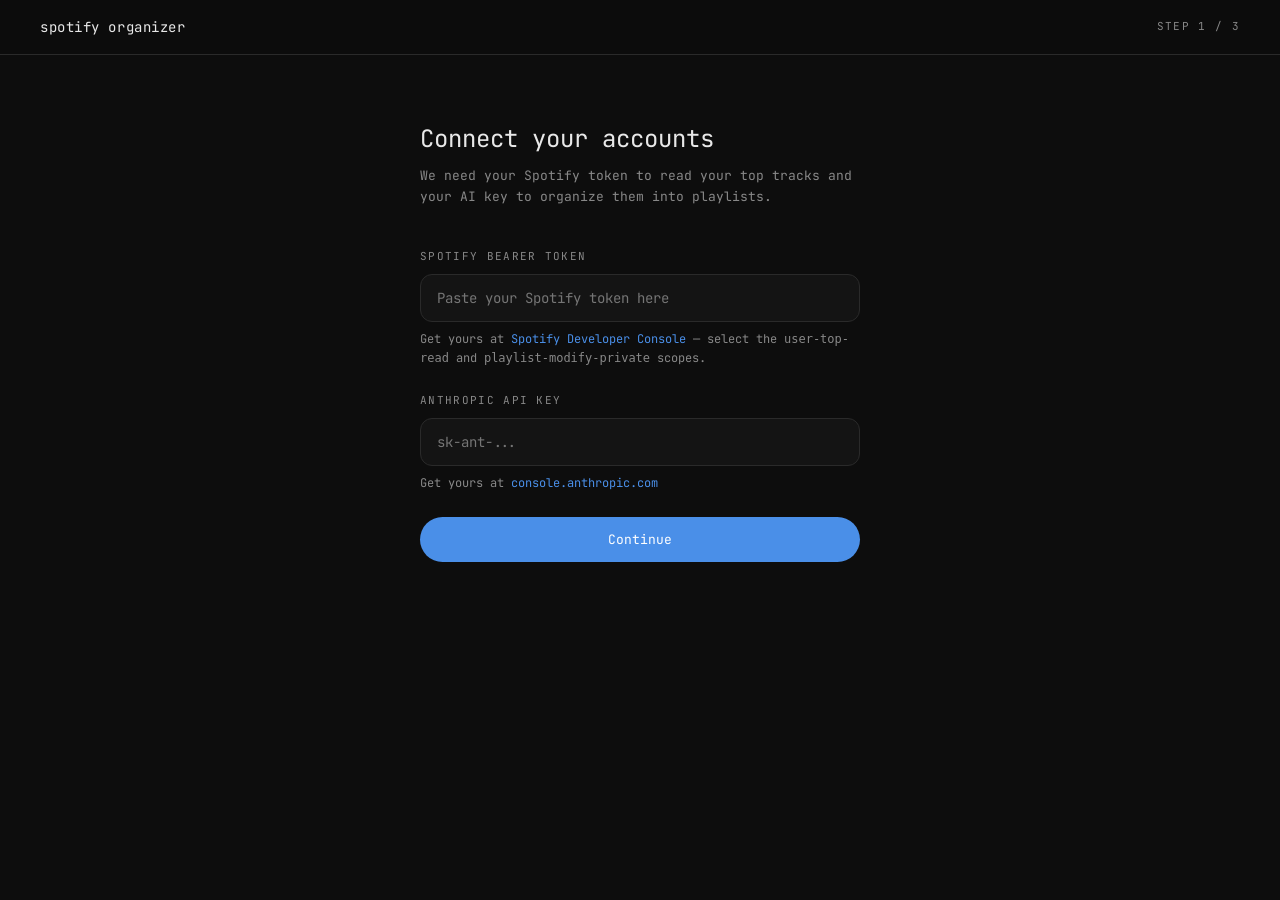
==== index.html @ da6c0eea "initial commit" ====
<!DOCTYPE html>
<html lang="pt-BR">
<head>
  <meta charset="UTF-8">
  <meta name="viewport" content="width=device-width, initial-scale=1.0">
  <title>Spotify Organizer</title>
  <link rel="stylesheet" href="css/style.css">
</head>
<body>
  <nav>
    <a href="index.html" class="logo">spotify organizer</a>
    <span class="step-indicator">Step 1 / 3</span>
  </nav>

  <div class="container container--narrow">
    <h1>Connect your accounts</h1>
    <p class="subtitle">We need your Spotify token to read your top tracks and your AI key to organize them into playlists.</p>

    <form id="auth-form">
      <div class="form-group">
        <label for="spotify-token">Spotify Bearer Token</label>
        <input type="password" id="spotify-token" placeholder="Paste your Spotify token here" required>
        <p class="helper-text">
          Get yours at
          <a href="https://developer.spotify.com/console/get-current-user-top-artists-and-tracks/" target="_blank" rel="noopener">
            Spotify Developer Console
          </a>
          — select the <code>user-top-read</code> and <code>playlist-modify-private</code> scopes.
        </p>
      </div>

      <div class="form-group">
        <label for="llm-key">Anthropic API Key</label>
        <input type="password" id="llm-key" placeholder="sk-ant-..." required>
        <p class="helper-text">
          Get yours at
          <a href="https://console.anthropic.com/settings/keys" target="_blank" rel="noopener">
            console.anthropic.com
          </a>
        </p>
      </div>

      <button type="submit" class="btn btn-primary">Continue</button>
    </form>
  </div>

  <script>
    const form = document.getElementById('auth-form');

    // Restore values if user navigates back
    const savedToken = sessionStorage.getItem('spotify_token');
    const savedKey = sessionStorage.getItem('llm_api_key');
    if (savedToken) document.getElementById('spotify-token').value = savedToken;
    if (savedKey) document.getElementById('llm-key').value = savedKey;

    form.addEventListener('submit', (e) => {
      e.preventDefault();
      const token = document.getElementById('spotify-token').value.trim();
      const key = document.getElementById('llm-key').value.trim();

      if (!token || !key) return;

      sessionStorage.setItem('spotify_token', token);
      sessionStorage.setItem('llm_api_key', key);
      window.location.href = 'setup.html';
    });
  </script>
</body>
</html>
---- css/style.css ----
@import url('https://fonts.googleapis.com/css2?family=JetBrains+Mono:wght@400;500&display=swap');

* {
  margin: 0;
  padding: 0;
  box-sizing: border-box;
}

:root {
  --bg: #0d0d0d;
  --surface: #141414;
  --border: #2a2a2a;
  --text: #e8e8e8;
  --muted: #888;
  --accent: #4a8fe8;
  --radius: 12px;
  --font: 'JetBrains Mono', monospace;
}

html {
  font-size: 14px;
  line-height: 1.6;
}

body {
  font-family: var(--font);
  background: var(--bg);
  color: var(--text);
  min-height: 100vh;
}

/* ── Nav ── */

nav {
  position: fixed;
  top: 0;
  left: 0;
  right: 0;
  z-index: 100;
  display: flex;
  align-items: center;
  justify-content: space-between;
  padding: 16px 40px;
  background: rgba(13, 13, 13, 0.8);
  backdrop-filter: blur(12px);
  -webkit-backdrop-filter: blur(12px);
  border-bottom: 1px solid var(--border);
}

nav .logo {
  font-size: 14px;
  color: var(--text);
  text-decoration: none;
  letter-spacing: 0.04em;
}

nav .step-indicator {
  font-size: 11px;
  text-transform: uppercase;
  letter-spacing: 0.12em;
  color: var(--muted);
}

/* ── Layout ── */

.container {
  max-width: 1200px;
  margin: 0 auto;
  padding: 120px 60px 60px;
}

.container--narrow {
  max-width: 560px;
}

.container--medium {
  max-width: 800px;
}

/* ── Typography ── */

h1 {
  font-size: 24px;
  font-weight: 400;
  margin-bottom: 8px;
}

h2 {
  font-size: 18px;
  font-weight: 400;
  margin-bottom: 8px;
}

p.subtitle {
  color: var(--muted);
  font-size: 13px;
  margin-bottom: 40px;
}

label {
  display: block;
  font-size: 11px;
  text-transform: uppercase;
  letter-spacing: 0.12em;
  color: var(--muted);
  margin-bottom: 8px;
}

/* ── Form elements ── */

input[type="text"],
input[type="password"],
textarea,
select {
  width: 100%;
  background: var(--surface);
  border: 1px solid var(--border);
  border-radius: var(--radius);
  color: var(--text);
  font-family: var(--font);
  font-size: 14px;
  padding: 14px 16px;
  outline: none;
  transition: border-color 0.2s;
}

input[type="text"]:focus,
input[type="password"]:focus,
textarea:focus,
select:focus {
  border-color: var(--accent);
}

textarea {
  resize: vertical;
  min-height: 80px;
}

select {
  cursor: pointer;
  appearance: none;
  background-image: url("data:image/svg+xml,%3Csvg xmlns='http://www.w3.org/2000/svg' width='12' height='12' viewBox='0 0 24 24' fill='none' stroke='%23888' stroke-width='2'%3E%3Cpolyline points='6 9 12 15 18 9'%3E%3C/polyline%3E%3C/svg%3E");
  background-repeat: no-repeat;
  background-position: right 16px center;
  padding-right: 40px;
}

.form-group {
  margin-bottom: 24px;
}

.form-row {
  display: grid;
  grid-template-columns: 1fr 1fr;
  gap: 16px;
}

/* ── Buttons ── */

.btn {
  display: inline-flex;
  align-items: center;
  justify-content: center;
  gap: 8px;
  font-family: var(--font);
  font-size: 13px;
  cursor: pointer;
  transition: opacity 0.2s;
  border: none;
  outline: none;
}

.btn:hover {
  opacity: 0.85;
}

.btn:disabled {
  opacity: 0.4;
  cursor: not-allowed;
}

.btn-primary {
  background: var(--accent);
  color: #fff;
  border-radius: 100px;
  padding: 14px 32px;
  width: 100%;
}

.btn-secondary {
  background: transparent;
  color: var(--muted);
  border: 1px dashed var(--border);
  border-radius: var(--radius);
  padding: 14px 24px;
  width: 100%;
}

.btn-secondary:hover {
  color: var(--text);
  border-color: var(--muted);
  opacity: 1;
}

.btn-icon {
  background: transparent;
  color: var(--muted);
  border: none;
  padding: 8px;
  border-radius: 8px;
}

.btn-icon:hover {
  color: var(--text);
  opacity: 1;
}

.btn-spotify {
  background: #1db954;
  color: #fff;
  border-radius: 100px;
  padding: 14px 32px;
}

/* ── Cards ── */

.card {
  background: var(--surface);
  border: 1px solid var(--border);
  border-radius: var(--radius);
  padding: 24px;
}

.playlist-card {
  position: relative;
  margin-bottom: 16px;
}

.playlist-card .card-header {
  display: flex;
  align-items: center;
  justify-content: space-between;
  margin-bottom: 20px;
}

.playlist-card .card-number {
  font-size: 11px;
  text-transform: uppercase;
  letter-spacing: 0.12em;
  color: var(--muted);
}

/* ── Loading ── */

.loading-container {
  text-align: center;
  padding: 80px 0;
}

.spinner {
  width: 32px;
  height: 32px;
  border: 2px solid var(--border);
  border-top-color: var(--accent);
  border-radius: 50%;
  animation: spin 0.8s linear infinite;
  margin: 0 auto 24px;
}

@keyframes spin {
  to { transform: rotate(360deg); }
}

.loading-steps {
  list-style: none;
  display: inline-flex;
  flex-direction: column;
  gap: 12px;
  text-align: left;
}

.loading-steps li {
  font-size: 13px;
  color: var(--muted);
  display: flex;
  align-items: center;
  gap: 10px;
}

.loading-steps li.active {
  color: var(--text);
}

.loading-steps li.done {
  color: var(--accent);
}

.loading-steps li .step-icon {
  width: 16px;
  text-align: center;
  flex-shrink: 0;
}

/* ── Results ── */

.results-header {
  text-align: center;
  margin-bottom: 48px;
}

.results-grid {
  display: grid;
  gap: 24px;
}

.result-playlist {
  border: 1px solid var(--border);
  border-radius: var(--radius);
  overflow: hidden;
}

.result-playlist-header {
  background: var(--surface);
  padding: 20px 24px;
  border-bottom: 1px solid var(--border);
  display: flex;
  align-items: center;
  justify-content: space-between;
}

.result-playlist-header h2 {
  margin: 0;
  font-size: 16px;
}

.result-playlist-header .track-count {
  font-size: 11px;
  text-transform: uppercase;
  letter-spacing: 0.12em;
  color: var(--muted);
}

.track-list {
  list-style: none;
}

.track-item {
  display: flex;
  align-items: center;
  gap: 16px;
  padding: 12px 24px;
  border-bottom: 1px solid var(--border);
  font-size: 13px;
}

.track-item:last-child {
  border-bottom: none;
}

.track-item .track-number {
  color: var(--muted);
  font-size: 12px;
  width: 20px;
  text-align: right;
  flex-shrink: 0;
}

.track-item .track-name {
  color: var(--text);
}

.track-item .track-artist {
  color: var(--muted);
  margin-left: auto;
  text-align: right;
}

/* ── Actions bar ── */

.actions-bar {
  display: flex;
  gap: 12px;
  margin-top: 40px;
  justify-content: center;
}

.actions-bar .btn-primary {
  width: auto;
}

/* ── Status messages ── */

.status-message {
  text-align: center;
  padding: 16px;
  border-radius: var(--radius);
  font-size: 13px;
  margin-top: 24px;
}

.status-message.success {
  background: rgba(29, 185, 84, 0.1);
  border: 1px solid rgba(29, 185, 84, 0.3);
  color: #1db954;
}

.status-message.error {
  background: rgba(232, 74, 74, 0.1);
  border: 1px solid rgba(232, 74, 74, 0.3);
  color: #e84a4a;
}

/* ── Helper text ── */

.helper-text {
  font-size: 12px;
  color: var(--muted);
  margin-top: 8px;
}

.helper-text a {
  color: var(--accent);
  text-decoration: none;
}

.helper-text a:hover {
  opacity: 0.85;
}

/* ── Unassigned tracks ── */

.unassigned-section {
  margin-top: 32px;
  opacity: 0.6;
}

.unassigned-section h2 {
  font-size: 14px;
  color: var(--muted);
  margin-bottom: 12px;
}

/* ── Responsive ── */

@media (max-width: 600px) {
  .container {
    padding: 100px 20px 40px;
  }

  nav {
    padding: 16px 20px;
  }

  .form-row {
    grid-template-columns: 1fr;
  }

  .track-item .track-artist {
    display: none;
  }

  .actions-bar {
    flex-direction: column;
  }

  .actions-bar .btn-primary {
    width: 100%;
  }
}
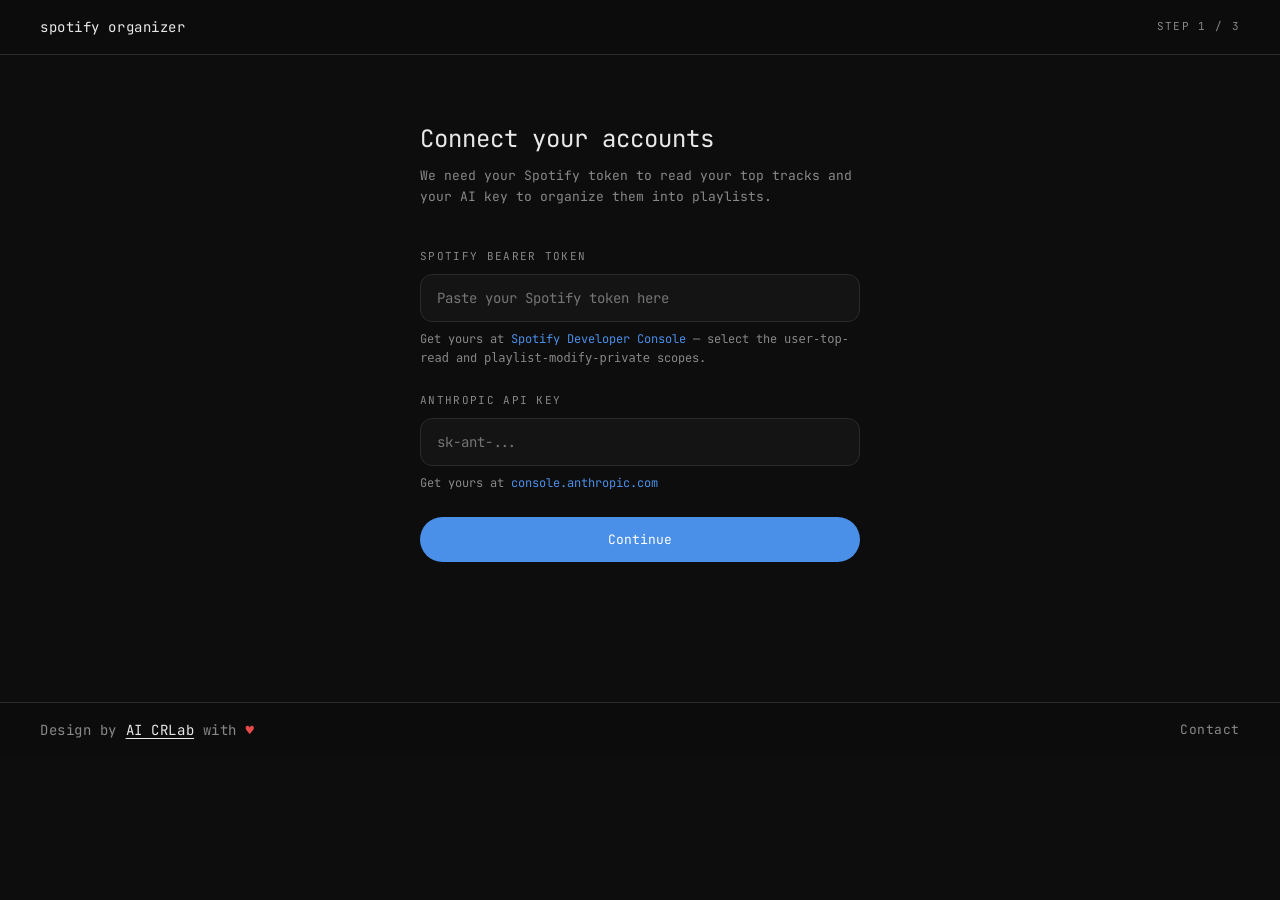
==== commit 35910dd9: "footer" ====
--- a/index.html
+++ b/index.html
@@ -44,6 +44,13 @@
     </form>
   </div>
 
+  <footer>
+    <span class="footer-brand"><span class="footer-prefix">Design by</span> <a href="https://www.aicrlab.com/" target="_blank" rel="noopener" class="footer-link">AI CRLab</a> <span class="footer-prefix">with</span> <span class="footer-heart">♥</span></span>
+    <div class="footer-links">
+      <a href="https://www.aicrlab.com/contact" target="_blank" rel="noopener">Contact</a>
+    </div>
+  </footer>
+
   <script>
     const form = document.getElementById('auth-form');
 
--- a/css/style.css
+++ b/css/style.css
@@ -308,6 +308,25 @@
   margin-bottom: 48px;
 }
 
+.results-header--row {
+  text-align: left;
+  display: flex;
+  align-items: flex-start;
+  justify-content: space-between;
+  gap: 16px;
+}
+
+.results-header--row .subtitle {
+  margin-bottom: 0;
+}
+
+.btn-compact {
+  white-space: nowrap;
+  width: auto;
+  padding: 10px 20px;
+  flex-shrink: 0;
+}
+
 .results-grid {
   display: grid;
   gap: 24px;
@@ -430,14 +449,100 @@
 /* ── Unassigned tracks ── */
 
 .unassigned-section {
-  margin-top: 32px;
+  margin-top: 40px;
+}
+
+.unassigned-header {
+  margin-bottom: 16px;
+}
+
+.unassigned-header h2 {
+  font-size: 14px;
+  color: var(--muted);
+  margin-bottom: 4px;
+}
+
+.unassigned-header p {
+  font-size: 12px;
+  color: var(--muted);
+  opacity: 0.7;
+}
+
+.unassigned-count {
   opacity: 0.6;
 }
 
-.unassigned-section h2 {
+/* ── Spotify Embeds ── */
+
+.embeds-grid {
+  display: grid;
+  gap: 24px;
+}
+
+.embed-card {
+  border-radius: var(--radius);
+  overflow: hidden;
+}
+
+.embed-card iframe {
+  display: block;
+  border-radius: var(--radius);
+}
+
+/* ── Footer ── */
+
+footer {
+  display: flex;
+  align-items: center;
+  justify-content: space-between;
+  padding: 16px 40px;
+  background: rgba(13, 13, 13, 0.8);
+  backdrop-filter: blur(12px);
+  -webkit-backdrop-filter: blur(12px);
+  border-top: 1px solid var(--border);
+  margin-top: 80px;
+}
+
+footer .footer-brand {
   font-size: 14px;
-  color: var(--muted);
-  margin-bottom: 12px;
+  color: var(--text);
+  letter-spacing: 0.04em;
+}
+
+footer .footer-prefix {
+  color: var(--muted);
+}
+
+footer .footer-link {
+  color: var(--text);
+  text-decoration: underline;
+  text-underline-offset: 3px;
+  transition: opacity 0.2s;
+}
+
+footer .footer-link:hover {
+  opacity: 0.75;
+}
+
+footer .footer-heart {
+  color: #e84a4a;
+}
+
+footer .footer-links {
+  display: flex;
+  gap: 24px;
+}
+
+footer .footer-links a {
+  font-size: 13px;
+  color: var(--muted);
+  text-decoration: none;
+  letter-spacing: 0.04em;
+  transition: color 0.2s;
+}
+
+footer .footer-links a:hover {
+  color: var(--text);
 }
 
 /* ── Responsive ── */
@@ -466,4 +571,8 @@
   .actions-bar .btn-primary {
     width: 100%;
   }
-}
+
+  footer {
+    padding: 16px 20px;
+  }
+}
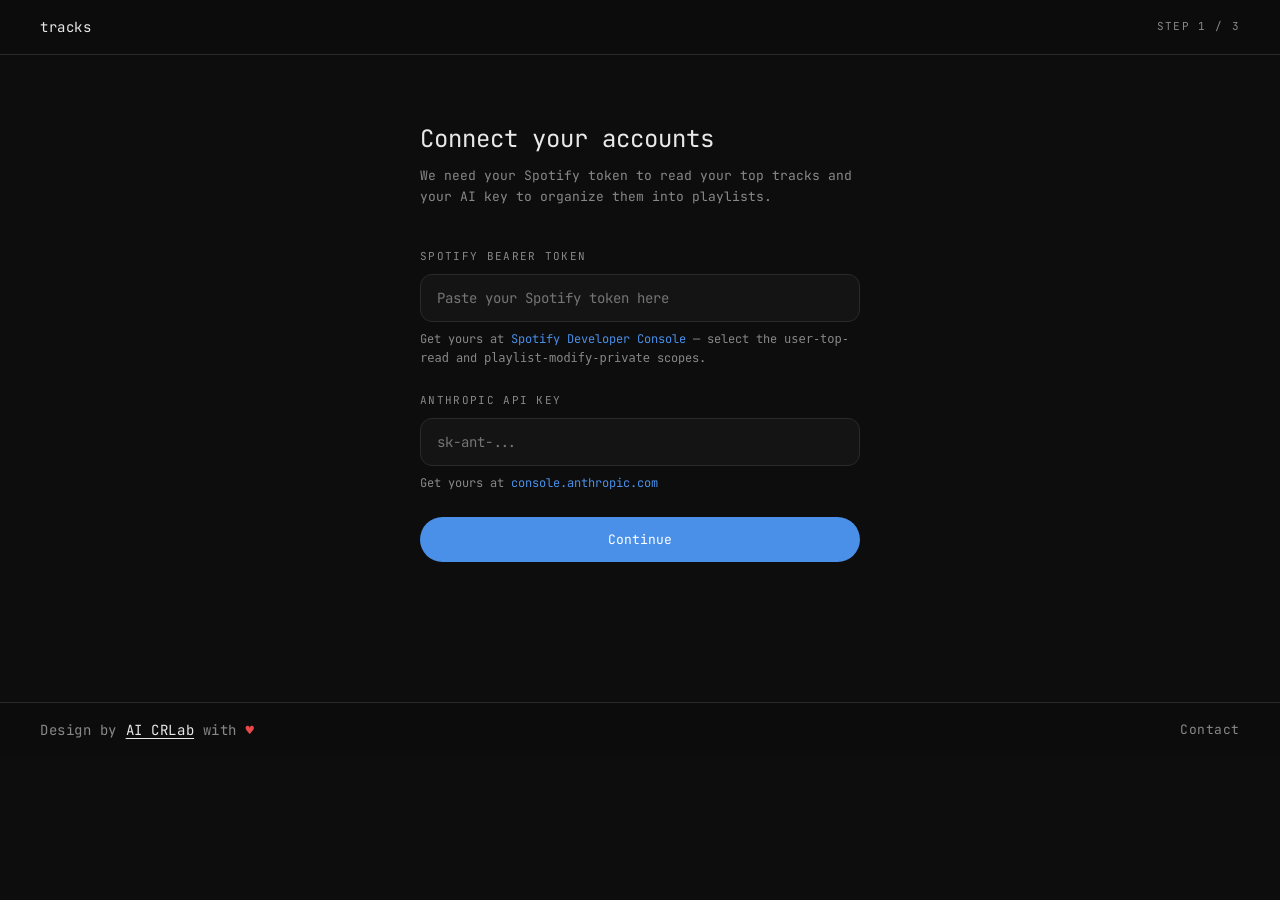
==== commit 245ef9c4: "logo para tracks" ====
--- a/index.html
+++ b/index.html
@@ -3,12 +3,12 @@
 <head>
   <meta charset="UTF-8">
   <meta name="viewport" content="width=device-width, initial-scale=1.0">
-  <title>Spotify Organizer</title>
+  <title>tracks</title>
   <link rel="stylesheet" href="css/style.css">
 </head>
 <body>
   <nav>
-    <a href="index.html" class="logo">spotify organizer</a>
+    <a href="index.html" class="logo">tracks</a>
     <span class="step-indicator">Step 1 / 3</span>
   </nav>
 
